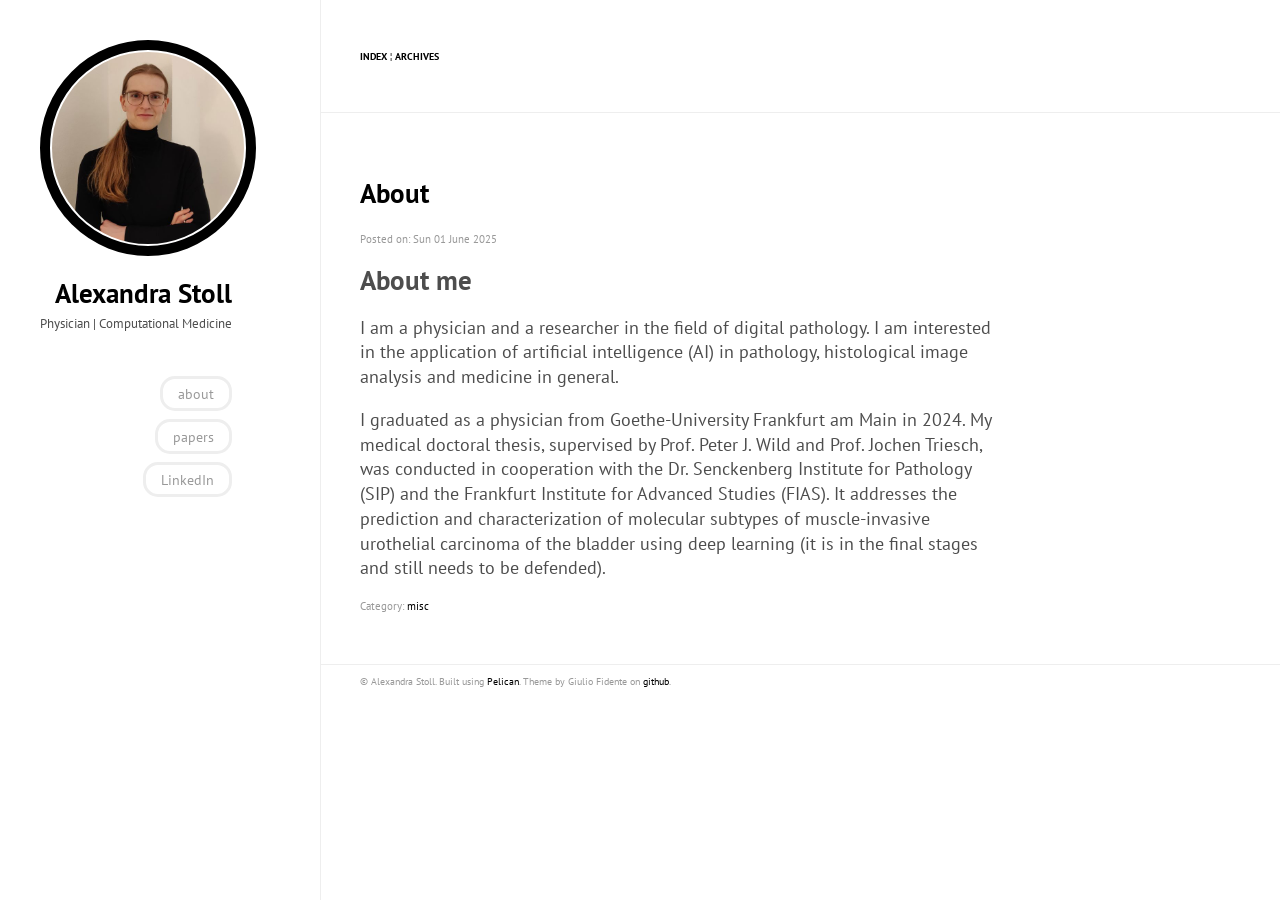
==== about.html @ 5b8cc7be "Deploy Pelican site" ====
<!DOCTYPE html>
<html lang="en">

<head>
  <!-- ## for client-side less
  <link rel="stylesheet/less" type="text/css" href="./theme/css/style.less">
  <script src="http://cdnjs.cloudflare.com/ajax/libs/less.js/1.7.3/less.min.js" type="text/javascript"></script>
  -->
  <link rel="stylesheet" type="text/css" href="./theme/css/style.css">
  <link rel="stylesheet" type="text/css" href="./theme/css/pygments.css">
  <link rel="stylesheet" type="text/css" href="//fonts.googleapis.com/css?family=PT+Sans|PT+Serif|PT+Mono">

  <meta charset="utf-8" />
  <meta name="viewport" content="width=device-width, initial-scale=1.0">
  <meta name="author" content="Alexandra Stoll">
  <meta name="description" content="Posts and writings by Alexandra Stoll">


<meta name="keywords" content="">

  <title>
    Alexandra Stoll
&ndash; About  </title>

</head>

<body>
  <aside>
    <div id="user_meta">
      <a href=".">
        <img src="/images/my_image.jpg" alt="logo" class="round-img">
      </a>
      <h2><a href=".">Alexandra Stoll</a></h2>
      <p>Physician | Computational Medicine</p>
      <ul>
        <li><a href="/about.html" target="_blank">about</a></li>
        <li><a href="/papers.html" target="_blank">papers</a></li>
        <li><a href="https://www.linkedin.com/in/alexandra-stoll-569a1498/" target="_blank">LinkedIn</a></li>
      </ul>
    </div>
  </aside>

  <main>
    <header>
      <p>
      <a href=".">Index</a> &brvbar; <a href="./archives.html">Archives</a>
      </p>
    </header>

<article>
  <div class="article_title">
    <h1><a href="./About.html">About</a></h1>
  </div>
  <div class="article_meta">
    <p>Posted on: Sun 01 June 2025</p>
  </div>
  <div class="article_text">
    <h2>About me</h2>
<p>I am a physician and a researcher in the field of digital pathology. I am interested in the application of artificial intelligence (AI) in pathology, histological image analysis and medicine in general.</p>
<p>I graduated as a physician from Goethe-University Frankfurt am Main in 2024.
My medical doctoral thesis, supervised by Prof. Peter J. Wild and Prof. Jochen Triesch, was conducted in cooperation with the Dr. Senckenberg Institute for Pathology (SIP) and the Frankfurt Institute for Advanced Studies (FIAS). It addresses the prediction and characterization of molecular subtypes of muscle-invasive urothelial carcinoma of the bladder using deep learning (it is in the final stages and still needs to be defended). </p>
  </div>
  <div class="article_meta">
    <p>Category: <a href="./category/misc.html">misc</a>
    </p>
  </div>


</article>


    <div id="ending_message">
      <p>&copy; Alexandra Stoll. Built using <a href="http://getpelican.com" target="_blank">Pelican</a>. Theme by Giulio Fidente on <a href="https://github.com/gfidente/pelican-svbhack" target="_blank">github</a>. </p>
    </div>
  </main>
</body>
</html>
---- theme/css/style.css ----
body {
  margin: 0;
  padding: 0;
  background-color: #ffffff;
  color: #4d4d4d;
  font-family: 'PT Sans', sans-serif;
  font-size: 18px;
}
a {
  color: #000000;
  text-decoration: none;
}
hr {
  color: #eeeeee;
  background-color: #eeeeee;
  height: 1px;
  border: none;
}
img {
  max-width: 100%;
}
table {
  border-collapse: collapse;
}
th,
td {
  padding: 4px;
  border-width: thin;
  border-style: solid;
}
.round-img {
  border-radius: 50%;
  padding: 2px;
  border: 10px solid;
}
aside div#user_meta {
  padding: 40px;
  text-align: center;
}
aside div#user_meta h2 {
  margin: 15px 0 5px 0;
}
aside div#user_meta p {
  margin: 0 0 15px 0;
  font-size: .8rem;
}
aside div#user_meta ul {
  margin: 40px 0 0 0;
  padding-left: 0;
  font-size: .9rem;
  list-style-type: none;
}
aside div#user_meta ul li {
  display: inline;
  line-height: 3em;
}
aside div#user_meta ul li a {
  padding: 5px 15px 5px 15px;
  border: 3px solid #eeeeee;
  border-radius: 15px;
  -moz-border-radius: 15px;
  -webkit-border-radius: 15px;
  color: #999999;
}
main header {
  padding: 40px;
  border-top: #eeeeee 1px solid;
  border-bottom: #eeeeee 1px solid;
}
main header p {
  font-weight: bold;
  font-size: .6rem;
  text-transform: uppercase;
}
main article {
  max-width: 640px;
  padding: 40px;
}
main article div.article_text {
  line-height: 1.375em;
}
main article div.article_text a {
  text-decoration: underline;
}
main article div.article_text code {
  margin: 2px;
  padding: 0;
  color: #000000;
  font-size: .8rem;
  font-family: 'PT Mono', monospace;
  background: #eeeeee;
}
main article div.article_text pre {
  margin: 22px 2px 22px 2px;
  padding: 2px;
  color: #000000;
  border-left: 3px solid #0e94ec;
  font-size: .8rem;
  font-family: 'PT Mono', monospace;
  background: #eeeeee;
  line-height: 1.125em;
  overflow-x: auto;
}
main article div.article_text blockquote {
  margin: 22px 2px 22px 2px;
  padding-left: 40px;
  color: #999999;
  font-style: italic;
}
main article div.article_text div.quoteblock {
  border-left: 5px solid #eeeeee;
  color: #999999;
  margin-bottom: 1.5em;
  margin-left: 1em;
  margin-right: 10%;
  margin-top: 1em;
  padding-left: 1em;
}
main article div.article_text div.quoteblock > div.attribution {
  padding-top: 0.5em;
  text-align: right;
}
main article div.article_text div.imageblock {
  margin: 5px;
  border: 1px solid #eeeeee;
  padding: 5px;
}
main article div.article_text figure {
  margin: 5px;
  border: 1px solid #eeeeee;
  padding: 5px;
}
main article div.article_text figcaption {
  text-align: center;
}
main article div.article_text h1 a.headerlink,
main article div.article_text h2 a.headerlink,
main article div.article_text h3 a.headerlink,
main article div.article_text h4 a.headerlink {
  visibility: hidden;
}
main article div.article_text h1:hover a.headerlink,
main article div.article_text h2:hover a.headerlink,
main article div.article_text h3:hover a.headerlink,
main article div.article_text h4:hover a.headerlink {
  visibility: visible;
}
main article div.gist {
  line-height: .875em;
}
main article div.article_meta, div.article_readtime {
  font-size: .7rem;
  color: #999999;
}
main footer {
  border-top: #eeeeee 1px solid;
  padding: 40px;
}
main footer a.button_accent {
  padding: 10px;
  border: 2px solid #0e94ec;
  border-radius: 20px;
  -moz-border-radius: 20px;
  -webkit-border-radius: 20px;
  text-transform: uppercase;
  color: #0e94ec;
  font-size: 1rem;
}
main footer a.button_accent:hover {
  color: #ffffff;
  background-color: #0e94ec;
}
main footer a.button_accent:active {
  color: #ffffff;
  background-color: #0e94ec;
}
main div#ending_message {
  border-top: #eeeeee 1px solid;
  padding: 0 40px 0 40px;
  color: #999999;
  font-size: .6rem;
}
@media screen and (min-width: 1024px) {
  aside {
    width: 25%;
    height: 100%;
    position: fixed;
    top: 0;
    left: 0;
    border-right: #eeeeee 1px solid;
  }
  aside h2 {
    margin: 10px 0 0 0;
  }
  aside div#user_meta {
    max-width: 192px;
    text-align: right;
  }
  aside div#user_meta ul li {
    display: block;
  }
  main {
    width: 75%;
    position: absolute;
    top: 0;
    left: 25%;
    overflow-x: hidden;
    overflow-y: hidden;
  }
  main article {
    max-width: 640px;
  }
  main header {
    border-top: 0;
  }
}
---- theme/css/pygments.css ----
.hll { background-color: #ffffcc }
.c { color: #408080; font-style: italic } /* Comment */
.err { border: 1px solid #FF0000 } /* Error */
.k { color: #008000; font-weight: bold } /* Keyword */
.o { color: #666666 } /* Operator */
.cm { color: #408080; font-style: italic } /* Comment.Multiline */
.cp { color: #BC7A00 } /* Comment.Preproc */
.c1 { color: #408080; font-style: italic } /* Comment.Single */
.cs { color: #408080; font-style: italic } /* Comment.Special */
.gd { color: #A00000 } /* Generic.Deleted */
.ge { font-style: italic } /* Generic.Emph */
.gr { color: #FF0000 } /* Generic.Error */
.gh { color: #000080; font-weight: bold } /* Generic.Heading */
.gi { color: #00A000 } /* Generic.Inserted */
.go { color: #888888 } /* Generic.Output */
.gp { color: #000080; font-weight: bold } /* Generic.Prompt */
.gs { font-weight: bold } /* Generic.Strong */
.gu { color: #800080; font-weight: bold } /* Generic.Subheading */
.gt { color: #0044DD } /* Generic.Traceback */
.kc { color: #008000; font-weight: bold } /* Keyword.Constant */
.kd { color: #008000; font-weight: bold } /* Keyword.Declaration */
.kn { color: #008000; font-weight: bold } /* Keyword.Namespace */
.kp { color: #008000 } /* Keyword.Pseudo */
.kr { color: #008000; font-weight: bold } /* Keyword.Reserved */
.kt { color: #B00040 } /* Keyword.Type */
.m { color: #666666 } /* Literal.Number */
.s { color: #BA2121 } /* Literal.String */
.na { color: #7D9029 } /* Name.Attribute */
.nb { color: #008000 } /* Name.Builtin */
.nc { color: #0000FF; font-weight: bold } /* Name.Class */
.no { color: #880000 } /* Name.Constant */
.nd { color: #AA22FF } /* Name.Decorator */
.ni { color: #999999; font-weight: bold } /* Name.Entity */
.ne { color: #D2413A; font-weight: bold } /* Name.Exception */
.nf { color: #0000FF } /* Name.Function */
.nl { color: #A0A000 } /* Name.Label */
.nn { color: #0000FF; font-weight: bold } /* Name.Namespace */
.nt { color: #008000; font-weight: bold } /* Name.Tag */
.nv { color: #19177C } /* Name.Variable */
.ow { color: #AA22FF; font-weight: bold } /* Operator.Word */
.w { color: #bbbbbb } /* Text.Whitespace */
.mf { color: #666666 } /* Literal.Number.Float */
.mh { color: #666666 } /* Literal.Number.Hex */
.mi { color: #666666 } /* Literal.Number.Integer */
.mo { color: #666666 } /* Literal.Number.Oct */
.sb { color: #BA2121 } /* Literal.String.Backtick */
.sc { color: #BA2121 } /* Literal.String.Char */
.sd { color: #BA2121; font-style: italic } /* Literal.String.Doc */
.s2 { color: #BA2121 } /* Literal.String.Double */
.se { color: #BB6622; font-weight: bold } /* Literal.String.Escape */
.sh { color: #BA2121 } /* Literal.String.Heredoc */
.si { color: #BB6688; font-weight: bold } /* Literal.String.Interpol */
.sx { color: #008000 } /* Literal.String.Other */
.sr { color: #BB6688 } /* Literal.String.Regex */
.s1 { color: #BA2121 } /* Literal.String.Single */
.ss { color: #19177C } /* Literal.String.Symbol */
.bp { color: #008000 } /* Name.Builtin.Pseudo */
.vc { color: #19177C } /* Name.Variable.Class */
.vg { color: #19177C } /* Name.Variable.Global */
.vi { color: #19177C } /* Name.Variable.Instance */
.il { color: #666666 } /* Literal.Number.Integer.Long */
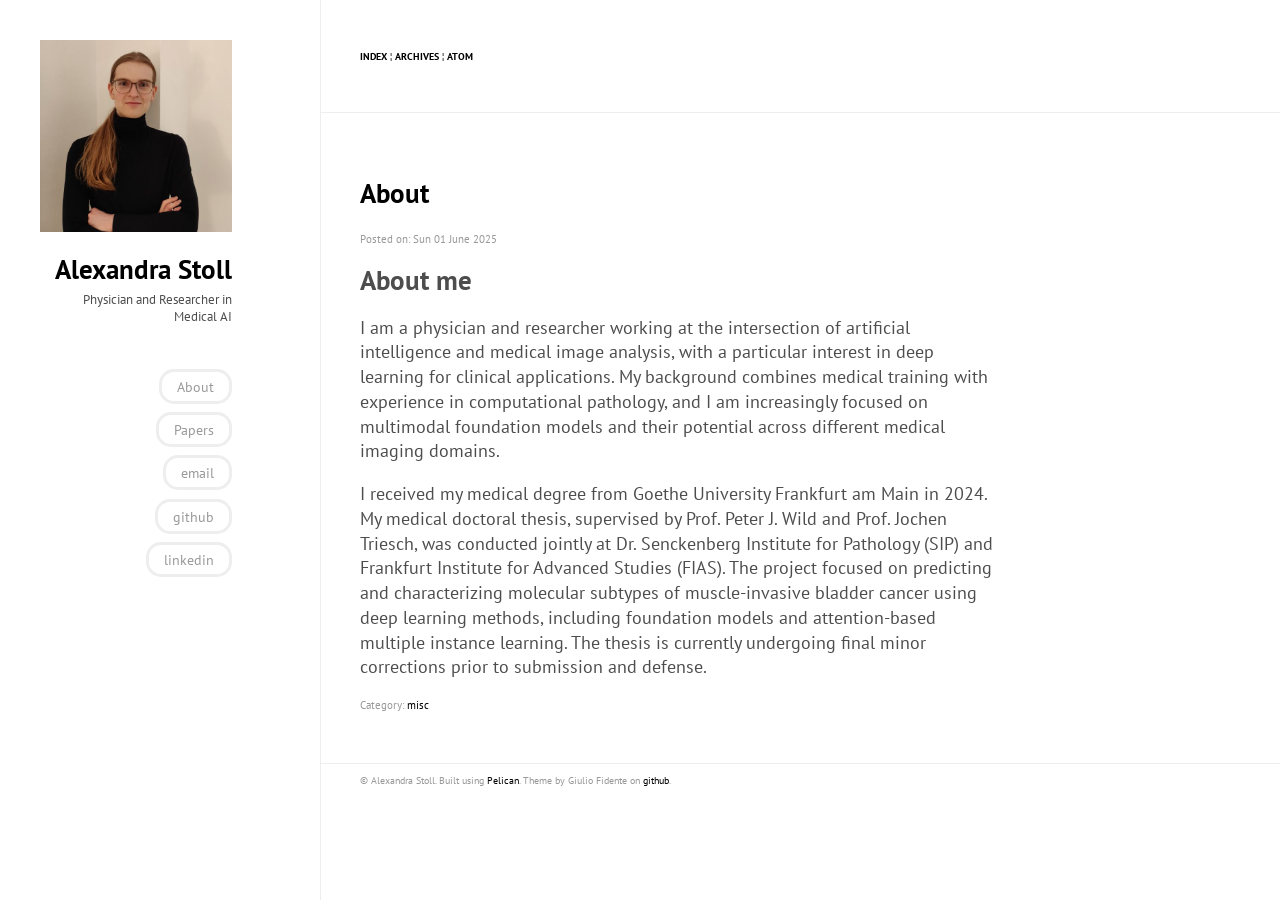
==== commit a9e7a017: "Deploy Pelican site" ====
--- a/about.html
+++ b/about.html
@@ -3,11 +3,11 @@
 
 <head>
   <!-- ## for client-side less
-  <link rel="stylesheet/less" type="text/css" href="./theme/css/style.less">
+  <link rel="stylesheet/less" type="text/css" href="https://alexandrastoll.github.io/theme/css/style.less">
   <script src="http://cdnjs.cloudflare.com/ajax/libs/less.js/1.7.3/less.min.js" type="text/javascript"></script>
   -->
-  <link rel="stylesheet" type="text/css" href="./theme/css/style.css">
-  <link rel="stylesheet" type="text/css" href="./theme/css/pygments.css">
+  <link rel="stylesheet" type="text/css" href="https://alexandrastoll.github.io/theme/css/style.css">
+  <link rel="stylesheet" type="text/css" href="https://alexandrastoll.github.io/theme/css/pygments.css">
   <link rel="stylesheet" type="text/css" href="//fonts.googleapis.com/css?family=PT+Sans|PT+Serif|PT+Mono">
 
   <meta charset="utf-8" />
@@ -15,6 +15,7 @@
   <meta name="author" content="Alexandra Stoll">
   <meta name="description" content="Posts and writings by Alexandra Stoll">
 
+  <link href="https://alexandrastoll.github.io/feeds/all.atom.xml" type="application/atom+xml" rel="alternate" title="Alexandra Stoll Atom" />
 
 <meta name="keywords" content="">
 
@@ -27,15 +28,17 @@
 <body>
   <aside>
     <div id="user_meta">
-      <a href=".">
-        <img src="/images/my_image.jpg" alt="logo" class="round-img">
+      <a href="https://alexandrastoll.github.io">
+        <img src="/images/my_image.jpg" alt="logo">
       </a>
-      <h2><a href=".">Alexandra Stoll</a></h2>
-      <p>Physician | Computational Medicine</p>
+      <h2><a href="https://alexandrastoll.github.io">Alexandra Stoll</a></h2>
+      <p>Physician and Researcher in Medical AI</p>
       <ul>
-        <li><a href="/about.html" target="_blank">about</a></li>
-        <li><a href="/papers.html" target="_blank">papers</a></li>
-        <li><a href="https://www.linkedin.com/in/alexandra-stoll-569a1498/" target="_blank">LinkedIn</a></li>
+        <li><a href="/about.html">About</a></li>
+        <li><a href="/papers.html">Papers</a></li>
+        <li><a href="mailto:alex.stoll93@gmail.com" target="_blank">email</a></li>
+        <li><a href="https://github.com/alexandrastoll" target="_blank">github</a></li>
+        <li><a href="https://www.linkedin.com/in/alexandra-stoll-569a1498" target="_blank">linkedin</a></li>
       </ul>
     </div>
   </aside>
@@ -43,25 +46,27 @@
   <main>
     <header>
       <p>
-      <a href=".">Index</a> &brvbar; <a href="./archives.html">Archives</a>
+      <a href="https://alexandrastoll.github.io">Index</a> &brvbar; <a href="https://alexandrastoll.github.io/archives.html">Archives</a>
+      &brvbar; <a href="https://alexandrastoll.github.io/feeds/all.atom.xml">Atom</a>
       </p>
     </header>
 
 <article>
   <div class="article_title">
-    <h1><a href="./About.html">About</a></h1>
+    <h1><a href="https://alexandrastoll.github.io/posts/2025/06/01/About/">About</a></h1>
   </div>
   <div class="article_meta">
     <p>Posted on: Sun 01 June 2025</p>
   </div>
   <div class="article_text">
     <h2>About me</h2>
-<p>I am a physician and a researcher in the field of digital pathology. I am interested in the application of artificial intelligence (AI) in pathology, histological image analysis and medicine in general.</p>
-<p>I graduated as a physician from Goethe-University Frankfurt am Main in 2024.
-My medical doctoral thesis, supervised by Prof. Peter J. Wild and Prof. Jochen Triesch, was conducted in cooperation with the Dr. Senckenberg Institute for Pathology (SIP) and the Frankfurt Institute for Advanced Studies (FIAS). It addresses the prediction and characterization of molecular subtypes of muscle-invasive urothelial carcinoma of the bladder using deep learning (it is in the final stages and still needs to be defended). </p>
+<p>I am a physician and researcher working at the intersection of artificial intelligence and medical image analysis, with a particular interest in deep learning for clinical applications. My background combines medical training with experience in computational pathology, and I am increasingly focused on multimodal foundation models and their potential across different medical imaging domains.</p>
+<p>I received my medical degree from Goethe University Frankfurt am Main in 2024.
+My medical doctoral thesis, supervised by Prof. Peter J. Wild and Prof. Jochen Triesch, was conducted jointly at Dr. Senckenberg Institute for Pathology (SIP) and Frankfurt Institute for Advanced Studies (FIAS). The project focused on predicting and characterizing molecular subtypes of muscle-invasive bladder cancer using deep learning methods, including foundation models and attention-based multiple instance learning.
+The thesis is currently undergoing final minor corrections prior to submission and defense.</p>
   </div>
   <div class="article_meta">
-    <p>Category: <a href="./category/misc.html">misc</a>
+    <p>Category: <a href="https://alexandrastoll.github.io/category/misc.html">misc</a>
     </p>
   </div>
 
